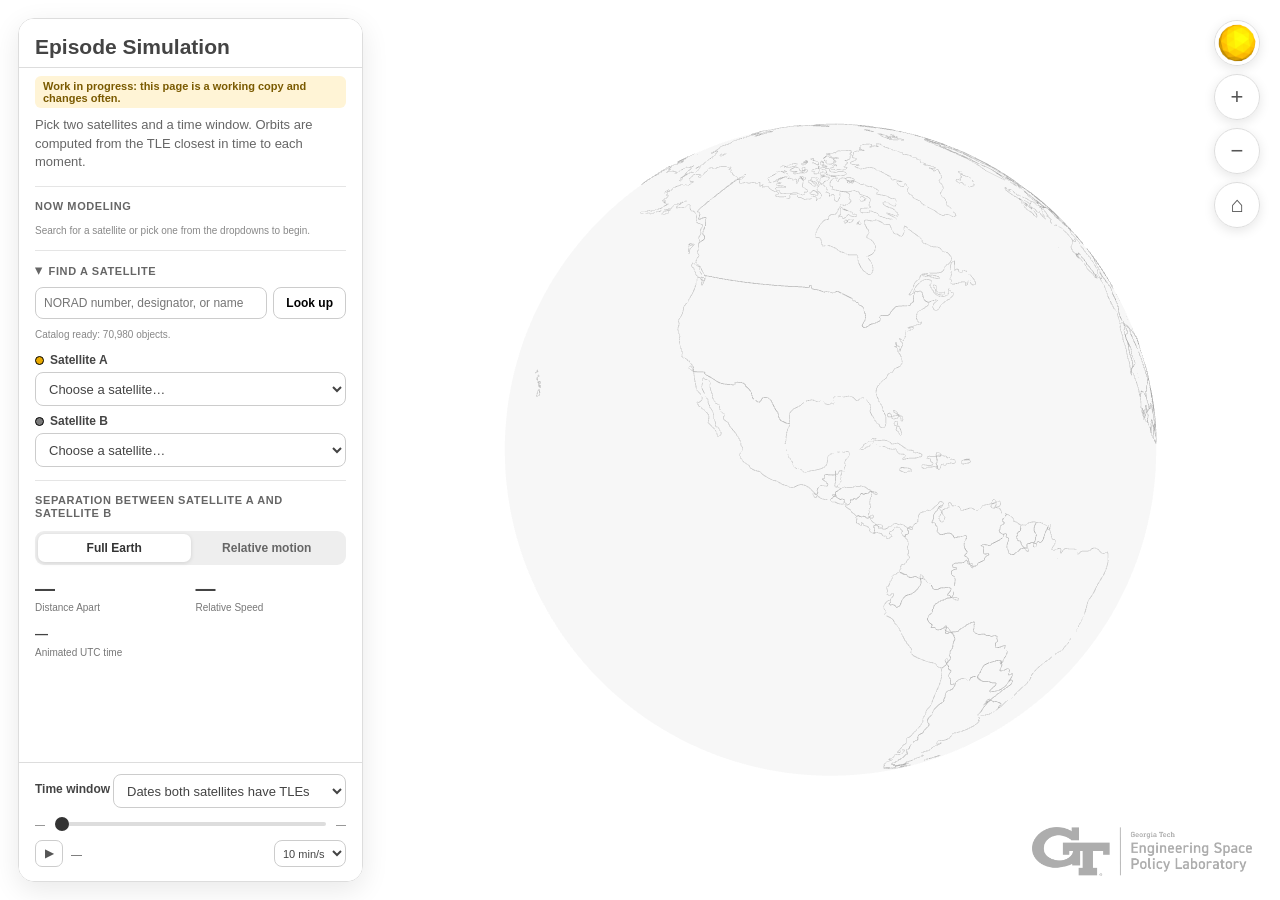
==== Viz/compare.html @ 67aa3cf5 "Fix panelSection class name" ====
<!DOCTYPE html>
<!-- WORK IN PROGRESS: this is a working copy that is changing often. Expect unfinished features and breaking changes. -->
<html lang="en">

<head>
  <meta charset="UTF-8">
  <meta name="viewport" content="width=device-width, initial-scale=1">
  <title>Episode Simulation</title>
  <!-- Reuse the original page's styling so both pages look the same -->
  <link rel="stylesheet" href="style.css">
</head>

<body>
  <!-- The side panel. Everything with an id="..." is something compare.js reads or updates. -->
  <aside id="ui">
    <h1>Episode Simulation</h1>
    <p class="wipNote">Work in progress: this page is a working copy and changes often.</p>
    <p class="introText">Pick two satellites and a time window. Orbits are computed from the TLE closest in time to each
      moment.</p>

     <hr>

  <!-- Which satellites are being modeled, and which TLE is in use right now -->
  <section class="panelSection">
    <div class="sectionTitle">Now modeling</div>
    <div id="identity"></div>
  </section>

  <section class="panelSection"> 
      <div id="rangeNote" class="methodNote"></div>
            <!-- Only when a link opened an incident: its ID, and buttons to switch pairs if it has three satellites -->
      <div id="caseBox" class="caseBox" hidden>
        <div id="caseTitle" class="sectionTitle"></div>
        <div id="casePairs" class="casePairs"></div>
      </div>
    </section>

    <hr>

    <!-- Find a satellite: opens and closes when its title is clicked ("details" does this by itself). Inside: the lookup box, then the two dropdown menus. -->
    <details id="findSection" class="panelSection findSection" open>
      <summary class="sectionTitle">Find a satellite</summary>
      <div class="lookupRow">
        <input id="lookupInput" type="text" placeholder="NORAD number, designator, or name">
        <button id="lookupBtn" type="button">Look up</button>
      </div>
      <div id="lookupResult" class="methodNote"></div>
      <!-- Shown only when the satellite found has TLE history on this site -->
      <div id="lookupActions" class="lookupRow" hidden>
        <button id="loadAsA" type="button"><span class="sourceDot slotA"></span> Load as A</button>
        <button id="loadAsB" type="button"><span class="sourceDot slotB"></span> Load as B</button>
      </div>
          <!-- The two dropdown menus. compare.js fills in the satellite names. -->
      <div class="pairPicker satPicker">
        <div>
          <label for="satA"><span class="sourceDot slotA"></span> <span id="nameA">Satellite A</span></label>
          <select id="satA"></select>
        </div>
        <div>
          <label for="satB"><span class="sourceDot slotB"></span> <span id="nameB">Satellite B</span></label>
          <select id="satB"></select>
        </div>
      </div>
    </details>

    <hr>

    <section class="panelSection">
      <div id="separationTitle" class="sectionTitle">Separation between A and B</div>
      <!-- Camera view: the whole Earth, or zoomed in with satellite A at the centre -->
      <div class="viewSwitch" aria-label="Camera view">
        <button id="earthView" class="viewSwitchOption activeViewSwitch" type="button">Full Earth</button>
        <button id="relativeView" class="viewSwitchOption" type="button">Relative motion</button>
      </div>
      <!-- Relative motion only: which satellite sits at the centre -->
      <div id="centreSwitch" class="viewSwitch centreSwitch" aria-label="Centre the relative view on" hidden>
        <button id="centreA" class="viewSwitchOption activeViewSwitch" type="button"><span
            class="sourceDot slotA"></span> <span id="centreNameA">Satellite A</span></button>
        <button id="centreB" class="viewSwitchOption" type="button"><span class="sourceDot slotB"></span> <span
            id="centreNameB">Satellite B</span></button>
      </div>
      <div id="viewNote" class="methodNote"></div>
      <div class="statsGrid">
        <div class="statBlock">
          <div id="rangeStat" class="statNumber">—</div>
          <div class="statLabel">Distance Apart</div>
        </div>
                <div class="statBlock">
          <div id="speedStat" class="statNumber">—</div>
          <div class="statLabel">Relative Speed</div>
        </div>
        <div class="statBlock">
          <div id="timeDisplay" class="statNumber small">—</div>
          <div class="statLabel">Animated UTC time</div>
        </div>
      </div>
      <canvas id="separationChart" width="300" height="150"
        aria-label="Separation distance over the last two hours"></canvas>
      <canvas id="speedChart" width="300" height="150"
        aria-label="Relative speed over the last two hours"></canvas>
      <!-- Closest approach in the chosen time window. compare.js fills this in. -->
      <div id="closestApproach" class="closestApproach" hidden>
        <button id="caViewBtn" class="caViewBtn" type="button">View closest approach</button>
        <div class="statsGrid">
          <div class="statBlock caHover">
            <div id="caDistance" class="statNumber">—</div>
            <div class="statLabel">Closest approach</div>
          </div>
          <div class="statBlock caHover">
            <div id="caTime" class="statNumber small">—</div>
            <div class="statLabel">When (UTC)</div>
          </div>
          <div class="statBlock">
            <div id="caSpeed" class="statNumber">—</div>
            <div class="statLabel">Relative speed at closest approach</div>
          </div>
        </div>
        <div id="caDetails" class="caDetails"></div>
      </div>
    </section>

    <!-- Time window, time slider, play button and speed menu, pinned to the bottom of the panel -->
    <section class="playbackSection">
      <!-- Time window: which dates to model. The Start/End pickers only show for "Custom dates". -->
      <div class="windowPicker">
        <label for="windowMode">Time window</label>
        <select id="windowMode">
          <option value="case" disabled>Reported period</option>
          <option value="caseWeek" disabled>Reported period ± 1 week</option>
          <option value="overlap" selected>Dates both satellites have TLEs</option>
          <option value="all">All TLE dates</option>
          <option value="custom">Custom dates…</option>
        </select>
      </div>
      <div id="customDates" class="pairPicker dateRange" hidden>
        <div>
          <label for="startTime">Start (UTC)</label>
          <input id="startTime" type="datetime-local" step="60">
        </div>
        <div>
          <label for="endTime">End (UTC)</label>
          <input id="endTime" type="datetime-local" step="60">
        </div>
      </div>
      <div class="timeRow">
        <span id="sliderStart" class="sliderDate">—</span>
        <div class="sliderWrap">
          <input id="timelineSlider" type="range" min="0" max="1" value="0" step="60000">
          <div id="sliderTip" class="sliderTip" hidden></div>
        </div>
        <span id="sliderEnd" class="sliderDate">—</span>
      </div>
      <div class="controlRow">
        <button id="playBtn" class="miniControl" title="Play / pause"><span class="playIcon">▶</span></button>
        <span id="sliderNow" class="sliderNow">—</span>
        <select id="speed" class="speedSelect" title="Playback speed">
          <option value="60">1 min/s</option>
          <option value="600" selected>10 min/s</option>
          <option value="3600">1 hr/s</option>
          <option value="86400">1 day/s</option>
        </select>
      </div>
    </section>
  </aside>

  <div id="cameraControls">
    <!-- Link back to the Google Sheet of incidents -->
    <a id="sheetBtn" class="cameraBtn" title="Open the incident sheet" aria-label="Open the incident sheet"
      href="https://docs.google.com/spreadsheets/d/1IEQ3tmerXXxEty8BcZeaonWhQbHUfA2Z5b44IuCsQ8I/edit?gid=0#gid=0"
      target="_blank" rel="noopener">
      <img src="assets/espl-github-icon.png" alt="">
    </a>
    <button id="zoomInBtn" class="cameraBtn" title="Zoom in">+</button>
    <button id="zoomOutBtn" class="cameraBtn" title="Zoom out">−</button>
    <button id="resetBtn" class="cameraBtn" title="Reset view">⌂</button>
    <!-- Relative motion only: show or hide the radial / along-track / cross-track axes -->
    <button id="axesBtn" class="cameraBtn axesBtn"
      title="Show or hide direction axes (radial, along-track, cross-track)" hidden>
      <svg viewBox="0 0 24 24" width="22" height="22" aria-hidden="true">
        <path d="M6 18 L6 5 M6 18 L19 18 M6 18 L15 9" fill="none" stroke="currentColor" stroke-width="1.8"
          stroke-linecap="round" />
      </svg>
    </button>

  </div>
  <div id="brand"><img src="assets/ESPL.png" alt="Engineering Space Policy Laboratory"></div>
    
  <!-- A few styles only this page needs -->
  <style>
    .pairPicker {
      display: grid;
      grid-template-columns: 1fr 1fr;
      gap: 10px;
    }

    .pairPicker label {
      display: flex;
      align-items: center;
      gap: 6px;
    }

    .satPicker {
      grid-template-columns: 1fr;
      gap: 8px;
    }

    /* A and B stacked, so long names fit */
    .wipNote {
      margin: 4px 0 8px;
      padding: 4px 8px;
      border-radius: 6px;
      background: #fff4d6;
      color: #7a5a00;
      font-size: 11px;
      font-weight: 650;
    }

    .overlapToggle {
      display: flex;
      align-items: center;
      gap: 6px;
      margin-top: 10px;
      font-size: 12px;
      color: #444;
      cursor: pointer;
    }

    .overlapToggle input {
      margin: 0;
    }

    .dateRange {
      margin-top: 6px;
      grid-template-columns: 1fr;
      gap: 6px;
    }

    .dateRange>div {
      display: grid;
      grid-template-columns: 78px 1fr;
      align-items: center;
    }

    .dateRange label {
      margin: 0;
    }

    .dateRange input {
      width: 100%;
      min-width: 0;
      height: 32px;
      padding: 0 6px;
      border: 1px solid #ccc;
      border-radius: 8px;
      color: #444;
      font: inherit;
      font-size: 12px;
    }

    .sourceDot.slotA {
      background: #eaaa00;
    }

    .sourceDot.slotB {
      background: #7a7a7a;
    }

    .speedSelect {
      width: auto;
      height: 27px;
      padding: 0 4px;
      font-size: 11px;
    }

    .identityCard {
      padding: 8px 0;
      border-top: 1px solid #eee;
      font-size: 11px;
      line-height: 1.4;
    }

    .identityCard:first-child {
      border-top: 0;
      padding-top: 0;
    }

    .identityMeta {
      color: #777;
      font-variant-numeric: tabular-nums;
    }

    .tleAge.stale {
      color: #b00020;
      font-weight: 700;
    }

    .tleAge.aging {
      color: #9b6d00;
      font-weight: 700;
    }

    .dataWarning {
      margin-top: 3px;
      color: #9b6d00;
    }
    
    /* Find a satellite: a title with a small arrow that turns when the section is open */
    .findSection summary {
      display: flex;
      align-items: center;
      gap: 6px;
      cursor: pointer;
      list-style: none;
    }

    .findSection summary::-webkit-details-marker {
      display: none;
    }

    .findSection summary::before {
      content: "▸";
      font-size: 13px;
      transition: transform .15s;
    }

    .findSection[open] summary::before {
      transform: rotate(90deg);
    }

    .findSection .satPicker {
      margin-top: 12px;
    }


    .lookupRow {
      display: flex;
      gap: 6px;
    }

    .lookupRow input {
      flex: 1;
      min-width: 0;
      height: 32px;
      padding: 0 8px;
      border: 1px solid #ccc;
      border-radius: 8px;
      font: inherit;
      font-size: 12px;
    }

    .lookupRow button {
      height: 32px;
      padding: 0 12px;
      border: 1px solid #ccc;
      border-radius: 8px;
      background: #fff;
      font: inherit;
      font-size: 12px;
      font-weight: 650;
      cursor: pointer;
    }

    .lookupRow button:hover {
      background: #f7f7f7;
    }

    #lookupResult {
      white-space: pre-line;
    }

    /* .lookupRow sets display:flex, which would override "hidden", so say explicitly that hidden means hidden */
    #lookupActions[hidden] {
      display: none;
    }

    .centreSwitch {
      margin-top: 6px;
    }

    .centreSwitch[hidden] {
      display: none;
    }

    /* .viewSwitch sets display:flex, which would override "hidden" */
    .cameraBtn.isOn {
      color: #fff;
      background: #555;
    }

    /* the axes button when the axes are showing */
    .axesBtn {
      display: flex;
      align-items: center;
      justify-content: center;
    }

    /* centre the icon in the button */
    .axesBtn[hidden] {
      display: none;
    }

    #sheetBtn {
      display: flex;
      align-items: center;
      justify-content: center;
      box-sizing: border-box;
      overflow: hidden;
    }

    #sheetBtn img {
      width: 100%;
      height: 100%;
      object-fit: contain;
      border-radius: 50%;
    }

    /* display:flex would otherwise override "hidden" */
    .centreSwitch .viewSwitchOption {
      display: inline-flex;
      align-items: center;
      justify-content: center;
      gap: 6px;
    }

    #lookupActions {
      margin-top: 6px;
    }

    #lookupActions button {
      display: inline-flex;
      align-items: center;
      gap: 6px;
    }

    .closestApproach {
      margin-top: 12px;
      padding-top: 10px;
      border-top: 1px solid #eee;
    }
        #speedChart {
      width: 100%;
      height: 150px;
      margin-top: 10px;
    }

    .flagIcon {
      height: 0.9em;
      margin-right: 3px;
      vertical-align: -0.1em;
      box-shadow: 0 0 0 1px rgba(0, 0, 0, .15);
    }


    .caseBox {
      margin-top: 10px;
    }

    .casePairs {
      display: grid;
      gap: 6px;
      margin-top: 6px;
    }

    .casePairs button {
      padding: 6px 8px;
      border: 1px solid #ccc;
      border-radius: 8px;
      background: #fff;
      color: #444;
      font: inherit;
      font-size: 12px;
      text-align: left;
      cursor: pointer;
    }

    .casePairs button.activePair {
      border-color: #333;
      background: #333;
      color: #fff;
    }
    /* The closest-approach note: a pop-up when the mouse is over the distance or the time */
    .closestApproach {
      position: relative;
    }

    .caDetails {
      display: none;
      position: absolute;
      left: 0;
      right: 0;
      bottom: calc(100% - 44px);   /* opens upward, just above the numbers, so the bottom bar can't hide it */
      z-index: 5;
      padding: 7px 9px;
      border-radius: 6px;
      background: #333;
      color: #fff;
      font-size: 11px;
      line-height: 1.4;
      pointer-events: none;
    }

    .closestApproach:has(.caHover:hover) .caDetails {
      display: block;
    }

    .caViewBtn {
      width: 100%;
      height: 32px;
      margin-top: 4px;
      border: 1px solid #ccc;
      border-radius: 8px;
      background: #fff;
      font: inherit;
      font-size: 12px;
      font-weight: 650;
      cursor: pointer;
    }

    .caViewBtn:hover {
      background: #f7f7f7;
    }

    .sliderWrap {
      position: relative;
      flex: 1;
      min-width: 0;
      display: flex;
    }

    .sliderWrap #timelineSlider {
      width: 100%;
    }

    .sliderDate {
      font-size: 10px;
      color: #777;
      white-space: nowrap;
    }

    .sliderTip {
      position: absolute;
      bottom: calc(100% + 6px);
      transform: translateX(-50%);
      padding: 3px 6px;
      border-radius: 5px;
      background: #333;
      color: #fff;
      font-size: 11px;
            white-space: pre;
      text-align: center;
      pointer-events: none;
    }

    .sliderTip[hidden] {
      display: none;
    }

    /* Keep the title at the top of the panel while scrolling */
    #ui h1 {
      position: sticky;
      top: -16px;
      z-index: 2;
      margin: -16px -16px 8px;
      padding: 16px 16px 8px;
      border-bottom: 1px solid #ddd;
      background: rgba(255, 255, 255, .97);
    }

    .playbackSection {
      flex-direction: column;
      align-items: stretch;
      gap: 6px;
    }

    .timeRow,
    .controlRow {
      display: flex;
      align-items: center;
      gap: 8px;
    }

    .sliderNow {
      flex: 1;
      font-size: 11px;
      color: #555;
      font-variant-numeric: tabular-nums;
    }

    .windowPicker {
      display: grid;
      grid-template-columns: 78px 1fr;
      align-items: center;
      margin-top: 10px;
      font-size: 12px;
    }

    #customDates[hidden] {
      display: none;
    }

    /* In the playback section, the section's own gap spaces the rows, so no extra space above */
    .playbackSection .windowPicker {
      margin-top: 0;
    }
        /* The time bar, drawn by us instead of the browser so part of the track can be shaded.
       --bandStart and --bandEnd (set by compare.js) mark the reported period: 0% to 0% = no band. */
    #timelineSlider {
      -webkit-appearance: none;
      appearance: none;
      height: 16px;
      background: transparent;
      --bandStart: 0%;
      --bandEnd: 0%;
    }
    #timelineSlider::-webkit-slider-runnable-track {
      height: 4px;
      border-radius: 2px;
      background: linear-gradient(to right, #ddd var(--bandStart), #888 var(--bandStart) var(--bandEnd), #ddd var(--bandEnd));
    }
    #timelineSlider::-moz-range-track {
      height: 4px;
      border-radius: 2px;
      background: linear-gradient(to right, #ddd var(--bandStart), #888 var(--bandStart) var(--bandEnd), #ddd var(--bandEnd));
    }
    #timelineSlider::-webkit-slider-thumb {
      -webkit-appearance: none;
      width: 14px;
      height: 14px;
      margin-top: -5px;
      border-radius: 50%;
      background: #333;
    }
    #timelineSlider::-moz-range-thumb {
      width: 14px;
      height: 14px;
      border: 0;
      border-radius: 50%;
      background: #333;
    }
  </style>

  <!-- satellite.js does the SGP4 orbit math. It is a classic script that creates a global "satellite" object. -->
  <script src="vendor/satellite/satellite.min.js"></script>
  <!-- Tell the browser where to find the 3D and map libraries, then load our code -->
  <script
    type="importmap">{"imports":{"three":"./vendor/three/three.module.js","three/addons/":"./vendor/three/addons/","topojson-client":"./vendor/topojson/topojson-client.js"}}</script>
  <script type="module" src="compare.js"></script>
</body>

</html>
---- Viz/style.css ----
:root { --gold:#eaaa00; --ink:#444; --muted:#777; --line:#ddd; --panel:rgba(255,255,255,.94); }
* { box-sizing:border-box; }
html, body { margin:0; width:100%; height:100%; overflow:hidden; font-family:-apple-system,BlinkMacSystemFont,"Segoe UI",sans-serif; color:var(--ink); background:#fff; }
canvas { display:block; }
.sceneCanvas { position:fixed; top:0; }
#ui { position:fixed; z-index:10; top:18px; left:18px; width:345px; max-height:calc(100vh - 36px); overflow:auto; padding:16px; border:1px solid var(--line); border-radius:16px; background:var(--panel); box-shadow:0 8px 28px rgba(0,0,0,.09); backdrop-filter:blur(12px); }
h1 { margin:0 0 5px; font-size:21px; line-height:1.15; font-weight:800; }
.introText { margin:0 0 14px; color:#666; font-size:13px; line-height:1.42; }
.panelSection { margin:11px 0; }
hr { border:0; border-top:1px solid #e5e5e5; margin:13px 0; }
.eyebrow, .sectionTitle { margin-bottom:7px; color:#666; font-size:11px; line-height:1.2; font-weight:700; text-transform:uppercase; letter-spacing:.055em; }
.momentCount { color:#888; font-size:10px; font-weight:700; text-transform:uppercase; }
.dateDisplay { margin-top:2px; font-size:16px; font-weight:750; }
.storyNav { display:grid; grid-template-columns:30px 1fr 30px; align-items:center; gap:7px; margin-top:2px; }
.storyHeading { min-width:0; }
.storyArrow { width:30px; height:30px; padding:0; border:1px solid #d2d2d2; border-radius:50%; color:#555; background:#fff; box-shadow:0 1px 4px rgba(0,0,0,.08); font:500 22px/26px inherit; cursor:pointer; }
.storyArrow:hover { background:#f7f7f7; }
.momentPosted { margin-top:2px; color:#888; font-size:10.5px; }
label { display:block; margin:0 0 5px; font-size:12px; font-weight:600; }
select { width:100%; height:34px; padding:0 9px; border:1px solid #ccc; border-radius:8px; color:#444; background:#fff; font:inherit; font-size:13px; }
.viewSwitch { display:flex; margin-top:10px; padding:3px; border-radius:9px; background:#eee; }
.viewSwitchOption { flex:1; height:28px; border:0; border-radius:7px; color:#666; background:transparent; font:inherit; font-size:12px; font-weight:650; cursor:pointer; }
.activeViewSwitch { color:#333; background:#fff; box-shadow:0 1px 4px rgba(0,0,0,.12); }
.legendRow { display:grid; grid-template-columns:25px 1fr auto; align-items:center; min-height:28px; gap:7px; font-size:12px; }
.legendLine { display:block; width:22px; height:3px; border-radius:2px; background:#eaaa00; border:1px solid #000; }
.legendLine.k2542 { background:#a9a9a9; }
.legendLine.k2543 { background:#d0d0d0; }
.sourceBadge { padding:3px 6px; border:1px solid #d5d5d5; border-radius:999px; color:#666; background:#f6f6f6; font-size:10px; font-weight:700; }
.sourceBadge.seesat { border-color:#aaa; color:#333; background:#fff; }
.statsGrid { display:grid; grid-template-columns:1fr 1fr; gap:10px; margin-top:12px; }
.rangeBlock.isDistant .statNumber { color:#aaa; font-weight:650; }
.statBlock { min-width:0; }
.statNumber { color:#444; font-size:20px; line-height:1.1; font-weight:800; font-variant-numeric:tabular-nums; }
.statNumber.gold { color:#a87400; }
.statNumber.small { font-size:13px; line-height:1.5; }
.statLabel { margin-top:3px; color:#777; font-size:10px; line-height:1.25; }
#separationChart { width:100%; height:150px; margin-top:10px; }
.methodNote { margin:9px 0 0; color:#888; font-size:10px; line-height:1.35; }
.sourceRecord { padding:7px 0; border-top:1px solid #eee; font-size:10.5px; line-height:1.38; }
.sourceRecord:first-child { border-top:0; padding-top:0; }
.recordHead { display:flex; align-items:center; gap:6px; font-weight:750; }
.recordMeta { margin-top:2px; color:#777; font-variant-numeric:tabular-nums; white-space:normal; overflow-wrap:anywhere; }
.sourceDot { flex:0 0 auto; width:9px; height:9px; border:1px solid #000; border-radius:50%; }
.sourceDot.usa245 { background:#eaaa00; }
.sourceDot.kosmos2542 { background:#a9a9a9; }
.sourceDot.kosmos2543 { background:#d0d0d0; }
.recordMeta a { color:#555; text-decoration:underline; text-decoration-color:#bbb; text-underline-offset:2px; }
.ageWarning { color:#9b6d00; }
.playbackSection { position:sticky; bottom:-16px; display:flex; align-items:center; gap:8px; margin:12px -16px -16px; padding:11px 16px 14px; border-top:1px solid #ddd; background:rgba(255,255,255,.97); }
#timelineSlider { flex:1; min-width:0; accent-color:#333; }
.miniControl { height:27px; min-width:28px; padding:0 7px; border:1px solid #ccc; border-radius:7px; color:#555; background:#fff; font:inherit; font-size:11px; font-weight:700; cursor:pointer; }
.speedMiniGroup { display:flex; gap:3px; }
.activeSpeed { color:#fff; border-color:#555; background:#555; }
#cameraControls { position:fixed; z-index:10; top:20px; right:20px; display:flex; flex-direction:column; gap:8px; }
.cameraBtn { width:46px; height:46px; border:1px solid #ddd; border-radius:50%; color:#555; background:rgba(255,255,255,.94); box-shadow:0 3px 12px rgba(0,0,0,.1); font-size:22px; cursor:pointer; }
#brand { position:fixed; right:28px; bottom:24px; width:220px; opacity:.32; }
#brand img { display:block; width:100%; height:auto; }
@media (max-width:760px) { #ui { width:calc(100vw - 36px); max-height:52vh; } #brand { display:none; } }
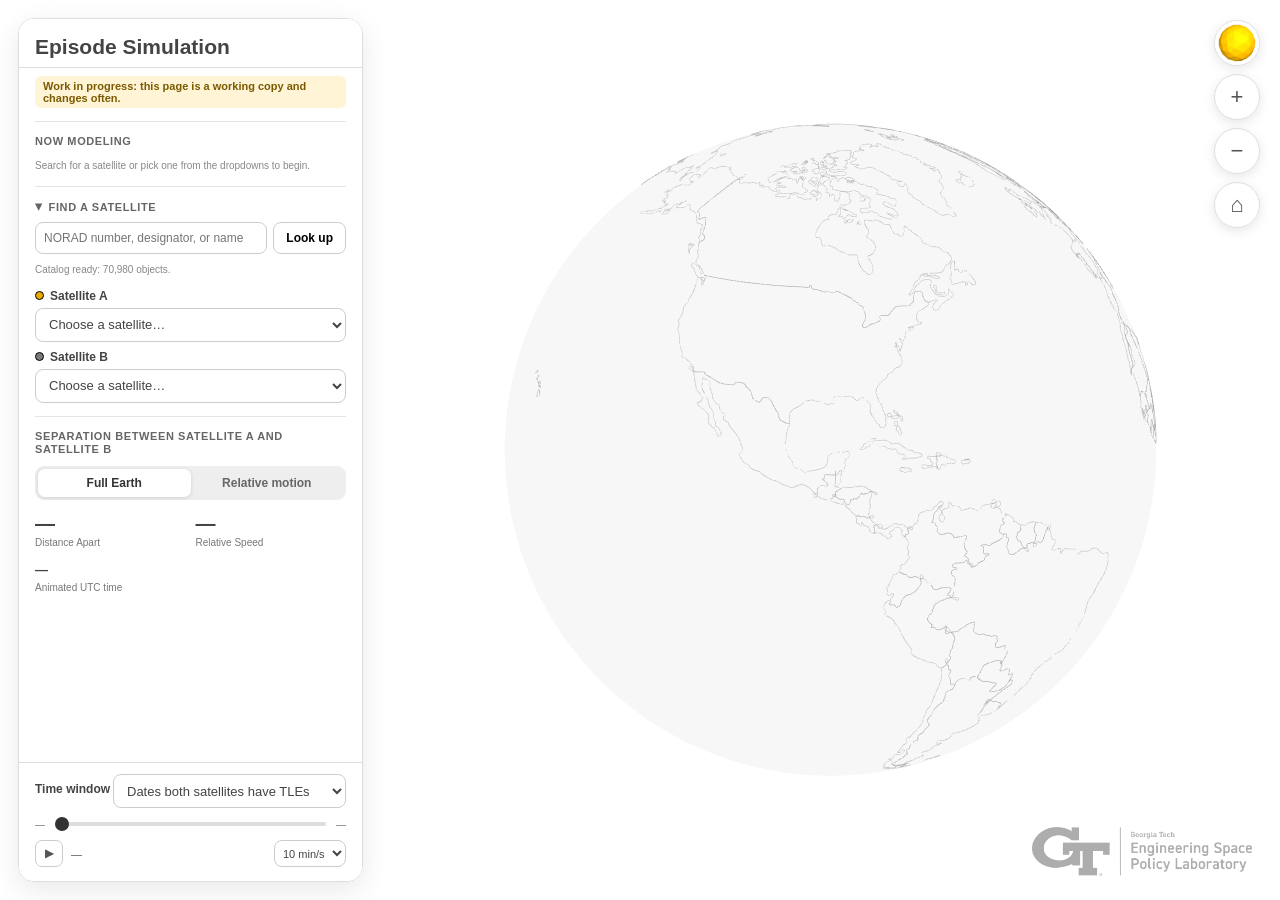
==== commit 7790a4ad: "Remove intro semtence from website" ====
--- a/Viz/compare.html
+++ b/Viz/compare.html
@@ -15,8 +15,6 @@
   <aside id="ui">
     <h1>Episode Simulation</h1>
     <p class="wipNote">Work in progress: this page is a working copy and changes often.</p>
-    <p class="introText">Pick two satellites and a time window. Orbits are computed from the TLE closest in time to each
-      moment.</p>
 
      <hr>
 
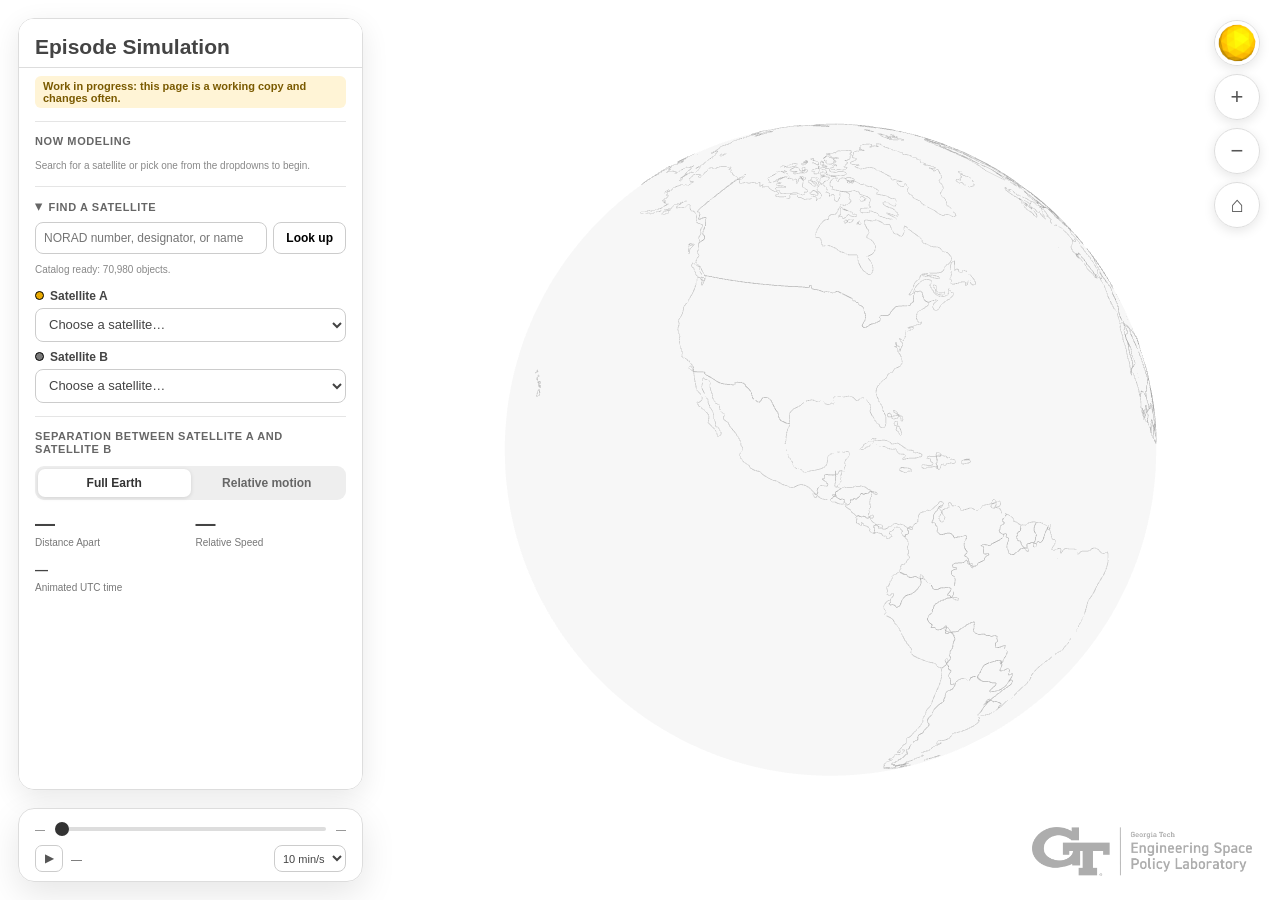
==== commit 36f93987: "Autozoom (unfinished) tries to keep both satellites in frame; GEO trail shows 7 days; Playback dock " ====
--- a/Viz/compare.html
+++ b/Viz/compare.html
@@ -117,8 +117,8 @@
       </div>
     </section>
 
-    <!-- Time window, time slider, play button and speed menu, pinned to the bottom of the panel -->
-    <section class="playbackSection">
+    <!-- Time window: which dates to model -->
+    <section class="panelSection">
       <!-- Time window: which dates to model. The Start/End pickers only show for "Custom dates". -->
       <div class="windowPicker">
         <label for="windowMode">Time window</label>
@@ -140,6 +140,11 @@
           <input id="endTime" type="datetime-local" step="60">
         </div>
       </div>
+          </section>
+  </aside>
+
+  <!-- Playback dock: its own card below the side panel, with the time bar, play button and speed -->
+  <div id="playbackDock" class="playbackDock">
       <div class="timeRow">
         <span id="sliderStart" class="sliderDate">—</span>
         <div class="sliderWrap">
@@ -158,8 +163,7 @@
           <option value="86400">1 day/s</option>
         </select>
       </div>
-    </section>
-  </aside>
+     </div>
 
   <div id="cameraControls">
     <!-- Link back to the Google Sheet of incidents -->
@@ -564,10 +568,32 @@
       background: rgba(255, 255, 255, .97);
     }
 
-    .playbackSection {
+        /* Playback dock: its own card under the side panel (style from the lab's sbi-constellation-viz) */
+    .playbackDock {
+      position: fixed;
+      z-index: 10;
+      left: 18px;
+      bottom: 18px;
+      width: 345px;
+      display: flex;
       flex-direction: column;
-      align-items: stretch;
-      gap: 6px;
+      gap: 6px;
+      padding: 10px 16px 9px;
+      border: 1px solid var(--line);
+      border-radius: 16px;
+      background: var(--panel);
+      box-shadow: 0 12px 35px rgba(0, 0, 0, .10);
+      backdrop-filter: blur(10px);
+    }
+
+    /* The side panel stops above the dock instead of running behind it */
+    #ui {
+      max-height: calc(100vh - 36px - 92px);
+    }
+
+    @media (max-width: 760px) {
+      .playbackDock { width: calc(100vw - 36px); }
+      #ui { max-height: calc(52vh - 92px); }
     }
 
     .timeRow,
@@ -596,10 +622,6 @@
       display: none;
     }
 
-    /* In the playback section, the section's own gap spaces the rows, so no extra space above */
-    .playbackSection .windowPicker {
-      margin-top: 0;
-    }
         /* The time bar, drawn by us instead of the browser so part of the track can be shaded.
        --bandStart and --bandEnd (set by compare.js) mark the reported period: 0% to 0% = no band. */
     #timelineSlider {
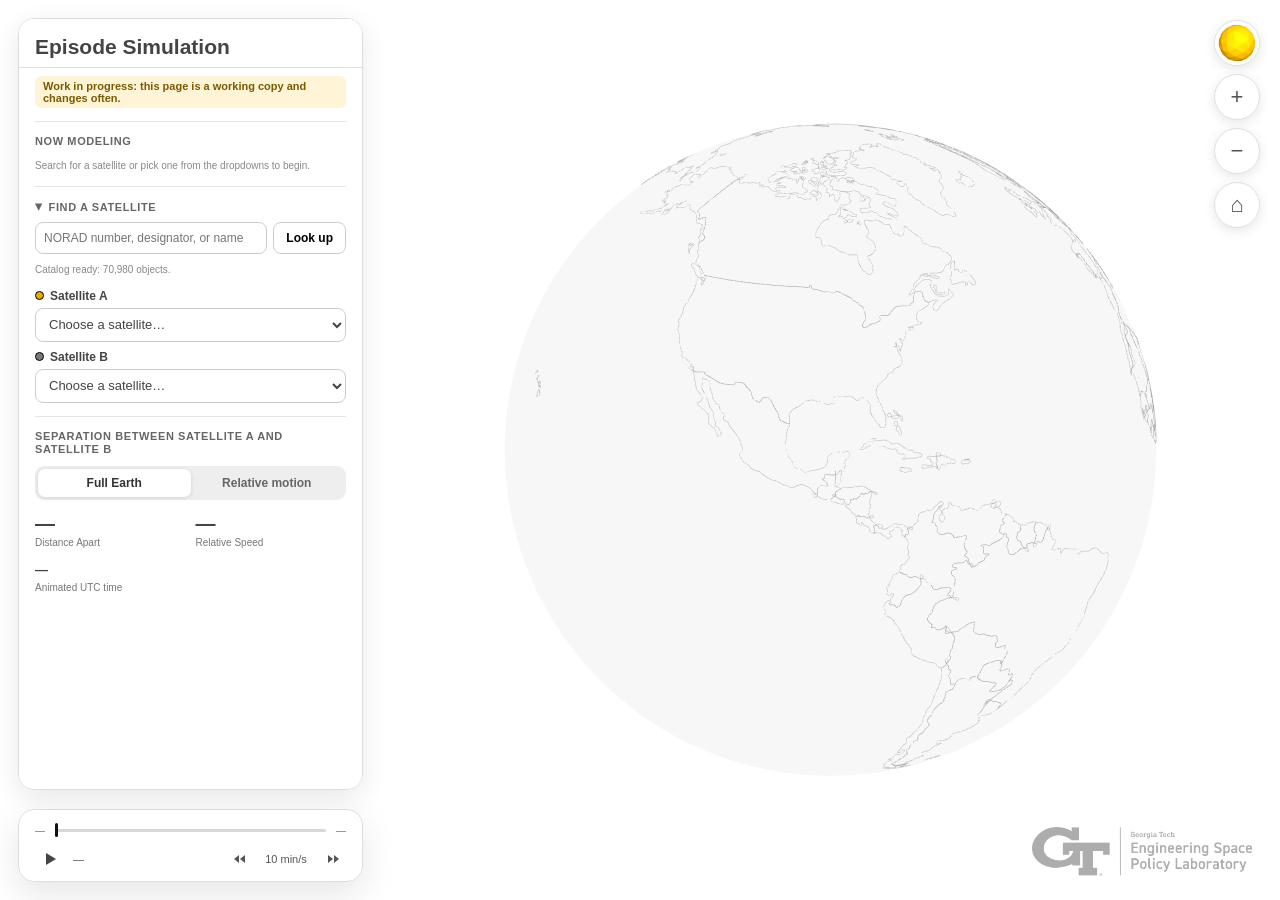
==== commit f64d2d04: "Playback dock in the lab's style: drawn play/pause, gold progress time bar, speed arrows" ====
--- a/Viz/compare.html
+++ b/Viz/compare.html
@@ -154,9 +154,13 @@
         <span id="sliderEnd" class="sliderDate">—</span>
       </div>
       <div class="controlRow">
-        <button id="playBtn" class="miniControl" title="Play / pause"><span class="playIcon">▶</span></button>
+        <button id="playBtn" class="miniControl playPauseMini" title="Play / pause" aria-label="Play / pause"><span class="playIcon"></span></button>
         <span id="sliderNow" class="sliderNow">—</span>
-        <select id="speed" class="speedSelect" title="Playback speed">
+        <button id="speedDownBtn" class="miniControl speedMini" title="Slower" aria-label="Slower"><span class="doubleTriangle doubleTriangleLeft"></span></button>
+        <span id="speedLabel" class="speedLabel">10 min/s</span>
+        <button id="speedUpBtn" class="miniControl speedMini" title="Faster" aria-label="Faster"><span class="doubleTriangle doubleTriangleRight"></span></button>
+        <!-- The speed menu is hidden: the arrow buttons step through its options, and compare.js reads its value -->
+        <select id="speed" hidden>
           <option value="60">1 min/s</option>
           <option value="600" selected>10 min/s</option>
           <option value="3600">1 hr/s</option>
@@ -267,11 +271,56 @@
       background: #7a7a7a;
     }
 
-    .speedSelect {
-      width: auto;
-      height: 27px;
-      padding: 0 4px;
+    /* Playback buttons with drawn icons, in the style of the lab's sbi-constellation-viz */
+    .playbackDock .miniControl {
+      display: flex;
+      align-items: center;
+      justify-content: center;
+      height: 26px;
+      min-width: 0;
+      padding: 0;
+      border: 0;
+      border-radius: 999px;
+      background: transparent;
+    }
+    .playbackDock .miniControl:hover { background: #f0f0f0; }
+    .playbackDock .miniControl:disabled { opacity: .3; background: transparent; cursor: default; }
+    .playPauseMini { width: 30px; }
+    .speedMini { width: 26px; }
+
+    /* Play: a triangle made from borders. Pause: two bars drawn as backgrounds. */
+    .playIcon {
+      width: 0;
+      height: 0;
+      margin-left: 2px;
+      border-top: 6px solid transparent;
+      border-bottom: 6px solid transparent;
+      border-left: 10px solid #444;
+    }
+    .pauseIcon {
+      width: 9px;
+      height: 12px;
+      background:
+        linear-gradient(#444 0 0) left / 3px 100% no-repeat,
+        linear-gradient(#444 0 0) right / 3px 100% no-repeat;
+    }
+
+    /* Slower / faster: two small triangles side by side */
+    .doubleTriangle { display: inline-flex; gap: 1px; align-items: center; }
+    .doubleTriangle::before, .doubleTriangle::after {
+      content: "";
+      border-top: 4px solid transparent;
+      border-bottom: 4px solid transparent;
+    }
+    .doubleTriangleLeft::before, .doubleTriangleLeft::after { border-right: 5px solid #555; }
+    .doubleTriangleRight::before, .doubleTriangleRight::after { border-left: 5px solid #555; }
+
+    .speedLabel {
+      min-width: 52px;
       font-size: 11px;
+      color: #555;
+      text-align: center;
+      font-variant-numeric: tabular-nums;
     }
 
     .identityCard {
@@ -548,7 +597,7 @@
       background: #333;
       color: #fff;
       font-size: 11px;
-            white-space: pre;
+      white-space: pre;
       text-align: center;
       pointer-events: none;
     }
@@ -631,31 +680,38 @@
       background: transparent;
       --bandStart: 0%;
       --bandEnd: 0%;
-    }
+      --progress: 0%;
+    }
+    /* Three layers, top first: the reported period (a dark tint), the gold "played so far" part, the grey track */
     #timelineSlider::-webkit-slider-runnable-track {
-      height: 4px;
-      border-radius: 2px;
-      background: linear-gradient(to right, #ddd var(--bandStart), #888 var(--bandStart) var(--bandEnd), #ddd var(--bandEnd));
+      height: 3px;
+      border-radius: 999px;
+      background:
+        linear-gradient(to right, transparent var(--bandStart), rgba(0, 0, 0, .45) var(--bandStart) var(--bandEnd), transparent var(--bandEnd)),
+        linear-gradient(to right, #d6a516 var(--progress), #d8d8d8 var(--progress));
     }
     #timelineSlider::-moz-range-track {
-      height: 4px;
-      border-radius: 2px;
-      background: linear-gradient(to right, #ddd var(--bandStart), #888 var(--bandStart) var(--bandEnd), #ddd var(--bandEnd));
-    }
+      height: 3px;
+      border-radius: 999px;
+      background:
+        linear-gradient(to right, transparent var(--bandStart), rgba(0, 0, 0, .45) var(--bandStart) var(--bandEnd), transparent var(--bandEnd)),
+        linear-gradient(to right, #d6a516 var(--progress), #d8d8d8 var(--progress));
+    }
+    /* The handle: a thin dark bar */
     #timelineSlider::-webkit-slider-thumb {
       -webkit-appearance: none;
-      width: 14px;
+      width: 3px;
       height: 14px;
-      margin-top: -5px;
-      border-radius: 50%;
-      background: #333;
+      margin-top: -5.5px;
+      border-radius: 2px;
+      background: #111;
     }
     #timelineSlider::-moz-range-thumb {
-      width: 14px;
+      width: 3px;
       height: 14px;
       border: 0;
-      border-radius: 50%;
-      background: #333;
+      border-radius: 2px;
+      background: #111;
     }
   </style>
 
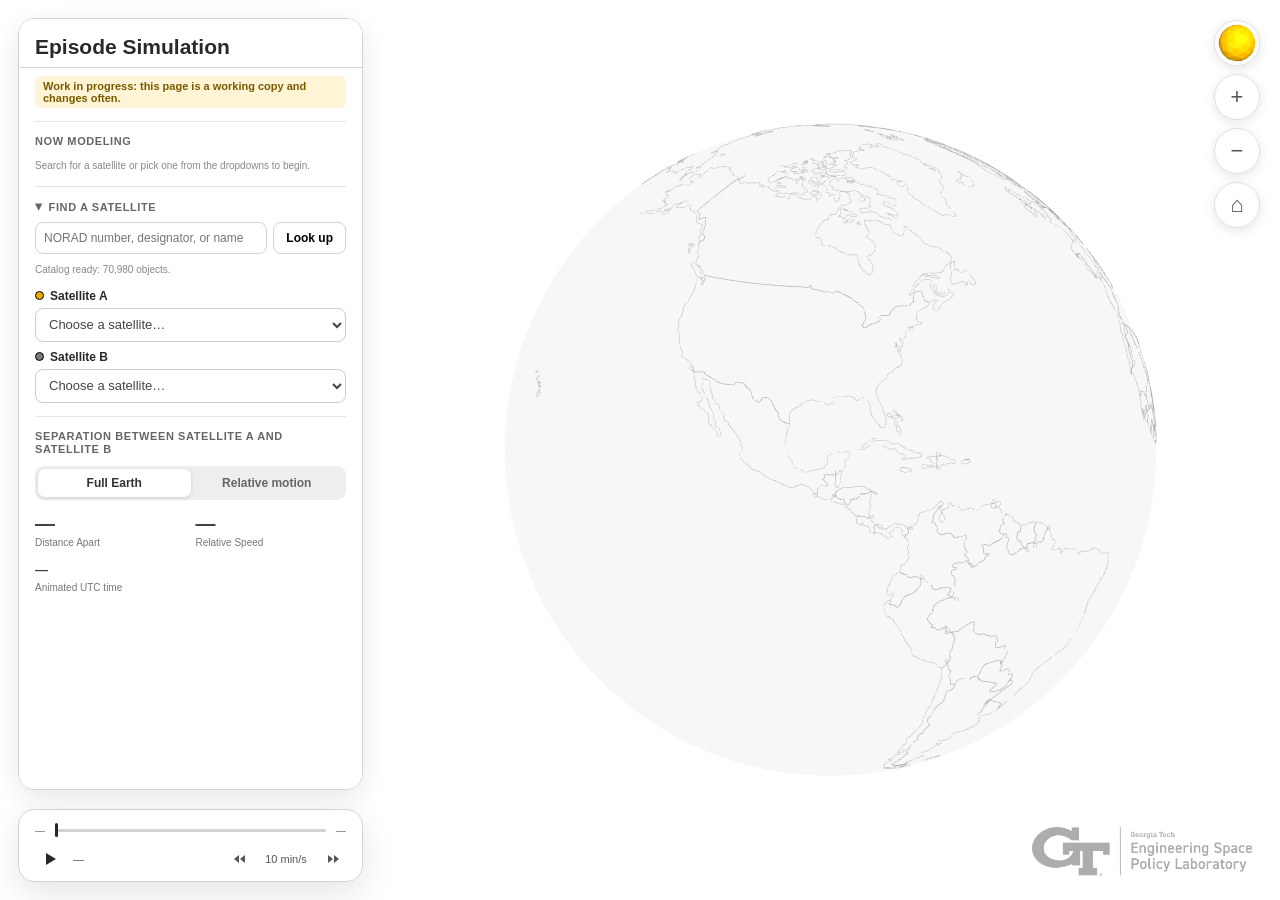
==== commit 71552330: "Shared colours from the lab's style; relative-view zoom follows the distance between the satellites " ====
--- a/Viz/compare.html
+++ b/Viz/compare.html
@@ -193,6 +193,27 @@
     
   <!-- A few styles only this page needs -->
   <style>
+    /* Shared colours, from the lab's sbi-constellation-viz. Change a colour here and it changes everywhere on this page. */
+    :root {
+      --sbi-white: #ffffff;
+      --sbi-globe: #f7f7f7;                 /* Earth, and light button backgrounds */
+      --sbi-land: #e3e3e3;                  /* faint dividing lines */
+      --sbi-border: #d2d2d2;                /* borders and the empty part of the time bar */
+      --sbi-line: #a8a8a8;
+      --sbi-muted: #777777;                 /* small grey text */
+      --sbi-subtle: #555555;                /* buttons and secondary text */
+      --sbi-text: #292929;                  /* main text and dark buttons */
+      --sbi-gold: #b88b13;
+      --sbi-gold-light: #d6a516;            /* the played part of the time bar */
+      --sbi-surface: rgba(255, 255, 255, .94);   /* see-through panels */
+
+      /* style.css (shared with the original story page) uses these names: point them at the shared colours */
+      --ink: var(--sbi-text);
+      --muted: var(--sbi-muted);
+      --line: var(--sbi-border);
+      --panel: var(--sbi-surface);
+    }
+
     .pairPicker {
       display: grid;
       grid-template-columns: 1fr 1fr;
@@ -227,7 +248,7 @@
       gap: 6px;
       margin-top: 10px;
       font-size: 12px;
-      color: #444;
+      color: var(--sbi-text);
       cursor: pointer;
     }
 
@@ -256,9 +277,9 @@
       min-width: 0;
       height: 32px;
       padding: 0 6px;
-      border: 1px solid #ccc;
+      border: 1px solid var(--sbi-border);
       border-radius: 8px;
-      color: #444;
+      color: var(--sbi-text);
       font: inherit;
       font-size: 12px;
     }
@@ -283,7 +304,7 @@
       border-radius: 999px;
       background: transparent;
     }
-    .playbackDock .miniControl:hover { background: #f0f0f0; }
+    .playbackDock .miniControl:hover { background: var(--sbi-globe); }
     .playbackDock .miniControl:disabled { opacity: .3; background: transparent; cursor: default; }
     .playPauseMini { width: 30px; }
     .speedMini { width: 26px; }
@@ -295,14 +316,14 @@
       margin-left: 2px;
       border-top: 6px solid transparent;
       border-bottom: 6px solid transparent;
-      border-left: 10px solid #444;
+      border-left: 10px solid var(--sbi-text);
     }
     .pauseIcon {
       width: 9px;
       height: 12px;
       background:
-        linear-gradient(#444 0 0) left / 3px 100% no-repeat,
-        linear-gradient(#444 0 0) right / 3px 100% no-repeat;
+        linear-gradient(var(--sbi-text) 0 0) left / 3px 100% no-repeat,
+        linear-gradient(var(--sbi-text) 0 0) right / 3px 100% no-repeat;
     }
 
     /* Slower / faster: two small triangles side by side */
@@ -312,20 +333,20 @@
       border-top: 4px solid transparent;
       border-bottom: 4px solid transparent;
     }
-    .doubleTriangleLeft::before, .doubleTriangleLeft::after { border-right: 5px solid #555; }
-    .doubleTriangleRight::before, .doubleTriangleRight::after { border-left: 5px solid #555; }
+    .doubleTriangleLeft::before, .doubleTriangleLeft::after { border-right: 5px solid var(--sbi-subtle); }
+    .doubleTriangleRight::before, .doubleTriangleRight::after { border-left: 5px solid var(--sbi-subtle); }
 
     .speedLabel {
       min-width: 52px;
       font-size: 11px;
-      color: #555;
+      color: var(--sbi-subtle);
       text-align: center;
       font-variant-numeric: tabular-nums;
     }
 
     .identityCard {
       padding: 8px 0;
-      border-top: 1px solid #eee;
+      border-top: 1px solid var(--sbi-land);
       font-size: 11px;
       line-height: 1.4;
     }
@@ -336,7 +357,7 @@
     }
 
     .identityMeta {
-      color: #777;
+      color: var(--sbi-muted);
       font-variant-numeric: tabular-nums;
     }
 
@@ -393,7 +414,7 @@
       min-width: 0;
       height: 32px;
       padding: 0 8px;
-      border: 1px solid #ccc;
+      border: 1px solid var(--sbi-border);
       border-radius: 8px;
       font: inherit;
       font-size: 12px;
@@ -402,9 +423,9 @@
     .lookupRow button {
       height: 32px;
       padding: 0 12px;
-      border: 1px solid #ccc;
+      border: 1px solid var(--sbi-border);
       border-radius: 8px;
-      background: #fff;
+      background: var(--sbi-white);
       font: inherit;
       font-size: 12px;
       font-weight: 650;
@@ -412,7 +433,7 @@
     }
 
     .lookupRow button:hover {
-      background: #f7f7f7;
+      background: var(--sbi-globe);
     }
 
     #lookupResult {
@@ -434,8 +455,8 @@
 
     /* .viewSwitch sets display:flex, which would override "hidden" */
     .cameraBtn.isOn {
-      color: #fff;
-      background: #555;
+      color: var(--sbi-white);
+      background: var(--sbi-subtle);
     }
 
     /* the axes button when the axes are showing */
@@ -486,7 +507,7 @@
     .closestApproach {
       margin-top: 12px;
       padding-top: 10px;
-      border-top: 1px solid #eee;
+      border-top: 1px solid var(--sbi-land);
     }
         #speedChart {
       width: 100%;
@@ -514,10 +535,10 @@
 
     .casePairs button {
       padding: 6px 8px;
-      border: 1px solid #ccc;
+      border: 1px solid var(--sbi-border);
       border-radius: 8px;
-      background: #fff;
-      color: #444;
+      background: var(--sbi-white);
+      color: var(--sbi-text);
       font: inherit;
       font-size: 12px;
       text-align: left;
@@ -525,9 +546,9 @@
     }
 
     .casePairs button.activePair {
-      border-color: #333;
-      background: #333;
-      color: #fff;
+      border-color: var(--sbi-text);
+      background: var(--sbi-text);
+      color: var(--sbi-white);
     }
     /* The closest-approach note: a pop-up when the mouse is over the distance or the time */
     .closestApproach {
@@ -543,8 +564,8 @@
       z-index: 5;
       padding: 7px 9px;
       border-radius: 6px;
-      background: #333;
-      color: #fff;
+      background: var(--sbi-text);
+      color: var(--sbi-white);
       font-size: 11px;
       line-height: 1.4;
       pointer-events: none;
@@ -558,9 +579,9 @@
       width: 100%;
       height: 32px;
       margin-top: 4px;
-      border: 1px solid #ccc;
+      border: 1px solid var(--sbi-border);
       border-radius: 8px;
-      background: #fff;
+      background: var(--sbi-white);
       font: inherit;
       font-size: 12px;
       font-weight: 650;
@@ -568,7 +589,7 @@
     }
 
     .caViewBtn:hover {
-      background: #f7f7f7;
+      background: var(--sbi-globe);
     }
 
     .sliderWrap {
@@ -584,7 +605,7 @@
 
     .sliderDate {
       font-size: 10px;
-      color: #777;
+      color: var(--sbi-muted);
       white-space: nowrap;
     }
 
@@ -594,8 +615,8 @@
       transform: translateX(-50%);
       padding: 3px 6px;
       border-radius: 5px;
-      background: #333;
-      color: #fff;
+      background: var(--sbi-text);
+      color: var(--sbi-white);
       font-size: 11px;
       white-space: pre;
       text-align: center;
@@ -613,7 +634,7 @@
       z-index: 2;
       margin: -16px -16px 8px;
       padding: 16px 16px 8px;
-      border-bottom: 1px solid #ddd;
+      border-bottom: 1px solid var(--sbi-border);
       background: rgba(255, 255, 255, .97);
     }
 
@@ -655,7 +676,7 @@
     .sliderNow {
       flex: 1;
       font-size: 11px;
-      color: #555;
+      color: var(--sbi-subtle);
       font-variant-numeric: tabular-nums;
     }
 
@@ -688,14 +709,14 @@
       border-radius: 999px;
       background:
         linear-gradient(to right, transparent var(--bandStart), rgba(0, 0, 0, .45) var(--bandStart) var(--bandEnd), transparent var(--bandEnd)),
-        linear-gradient(to right, #d6a516 var(--progress), #d8d8d8 var(--progress));
+        linear-gradient(to right, var(--sbi-gold-light) var(--progress), var(--sbi-border) var(--progress));
     }
     #timelineSlider::-moz-range-track {
       height: 3px;
       border-radius: 999px;
       background:
         linear-gradient(to right, transparent var(--bandStart), rgba(0, 0, 0, .45) var(--bandStart) var(--bandEnd), transparent var(--bandEnd)),
-        linear-gradient(to right, #d6a516 var(--progress), #d8d8d8 var(--progress));
+        linear-gradient(to right, var(--sbi-gold-light) var(--progress), var(--sbi-border) var(--progress));
     }
     /* The handle: a thin dark bar */
     #timelineSlider::-webkit-slider-thumb {
@@ -704,14 +725,14 @@
       height: 14px;
       margin-top: -5.5px;
       border-radius: 2px;
-      background: #111;
+      background: var(--sbi-text);
     }
     #timelineSlider::-moz-range-thumb {
       width: 3px;
       height: 14px;
       border: 0;
       border-radius: 2px;
-      background: #111;
+      background: var(--sbi-text);
     }
   </style>
 
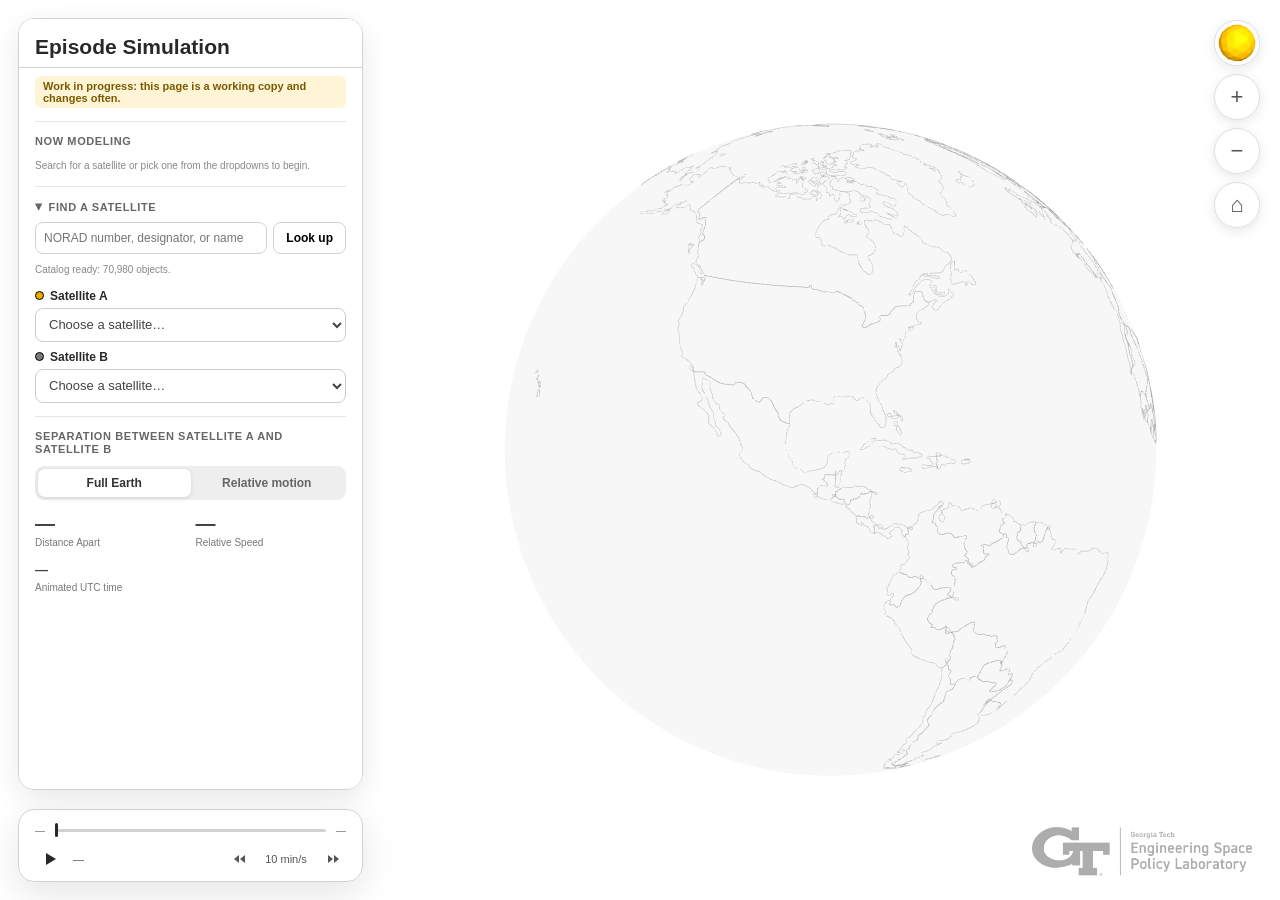
==== commit eb15960b: "Try: fixed relative-view zoom set at closest approach, steps out only when needed, scale bar Co-Auth" ====
--- a/Viz/compare.html
+++ b/Viz/compare.html
@@ -189,6 +189,12 @@
     </button>
 
   </div>
+  <!-- Scale bar under the 3D view, relative view only (compare.js updateScaleBar sets its length and text) -->
+  <div id="scaleBar" class="scaleBar" hidden>
+    <div id="scaleLine" class="scaleLine"></div>
+    <span id="scaleText"></span>
+  </div>
+
   <div id="brand"><img src="assets/ESPL.png" alt="Engineering Space Policy Laboratory"></div>
     
   <!-- A few styles only this page needs -->
@@ -734,6 +740,28 @@
       border-radius: 2px;
       background: var(--sbi-text);
     }
+
+    /* Scale bar under the 3D view: a bracket-shaped line with its distance underneath */
+    .scaleBar {
+      position: fixed;
+      bottom: 24px;
+      z-index: 5;
+      transform: translateX(-50%);
+      display: flex;
+      flex-direction: column;
+      align-items: center;
+      gap: 3px;
+      font-size: 11px;
+      color: var(--sbi-subtle);
+      font-variant-numeric: tabular-nums;
+      pointer-events: none;
+    }
+    .scaleBar[hidden] { display: none; }
+    .scaleLine {
+      height: 6px;
+      border: 1.5px solid var(--sbi-text);
+      border-top: 0;
+    }
   </style>
 
   <!-- satellite.js does the SGP4 orbit math. It is a classic script that creates a global "satellite" object. -->
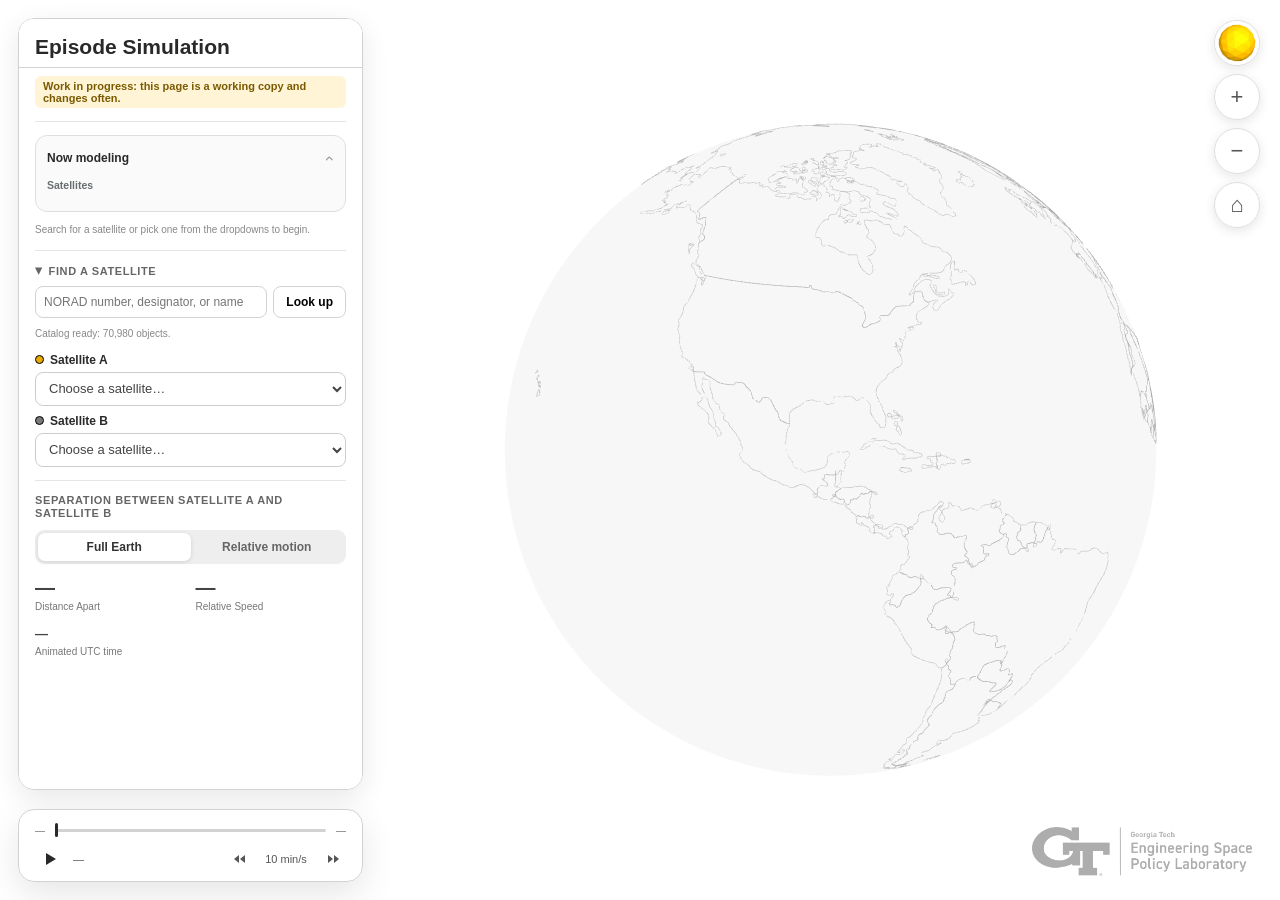
==== commit be4411ff: "Merge branch 'compare-wip' into try-fixed-zoom" ====
--- a/Viz/compare.html
+++ b/Viz/compare.html
@@ -18,11 +18,17 @@
 
      <hr>
 
-  <!-- Which satellites are being modeled, and which TLE is in use right now -->
-  <section class="panelSection">
-    <div class="sectionTitle">Now modeling</div>
-    <div id="identity"></div>
-  </section>
+  <!-- Which satellites are being modeled, and which TLE is in use right now.
+       A fold-out card with one tile per satellite, in the style of the lab's sbi-constellation-viz. -->
+  <details id="nowModeling" class="panelSection nowModeling" open>
+    <summary>
+      <span class="nowHeading">Now modeling</span>
+      <span id="nowSummary" class="nowSummary"></span>
+      <span class="nowChevron" aria-hidden="true">‹</span>
+    </summary>
+    <div class="inputHeading">Satellites</div>
+    <div id="identity" class="satCardGrid"></div>
+  </details>
 
   <section class="panelSection"> 
       <div id="rangeNote" class="methodNote"></div>
@@ -350,21 +356,109 @@
       font-variant-numeric: tabular-nums;
     }
 
-    .identityCard {
-      padding: 8px 0;
-      border-top: 1px solid var(--sbi-land);
+    /* "Now modeling": a fold-out card with one tile per satellite (style from the lab's sbi-constellation-viz) */
+    .nowModeling {
+      padding: 11px 11px 12px;
+      border: 1px solid #dedede;
+      border-radius: 12px;
+      background: rgba(249, 249, 249, .74);
+    }
+    .nowModeling > summary {
+      display: flex;
+      align-items: center;
+      gap: 8px;
+      min-height: 22px;
+      cursor: pointer;
+      list-style: none;
+    }
+    .nowModeling > summary::-webkit-details-marker { display: none; }
+    .nowHeading {
+      flex: 0 0 auto;
+      color: var(--sbi-text);
+      font-size: 12px;
+      font-weight: 750;
+    }
+    /* When folded shut, the two names show next to the heading instead */
+    .nowSummary {
+      display: none;
+      min-width: 0;
+      overflow: hidden;
+      text-overflow: ellipsis;
+      white-space: nowrap;
+      color: var(--sbi-muted);
+      font-size: 10.5px;
+    }
+    .nowModeling:not([open]) .nowSummary { display: block; }
+    /* The arrow: points down when shut, up when open */
+    .nowChevron {
+      margin-left: auto;
+      color: #999;
+      font-size: 17px;
+      line-height: 1;
+      transform: rotate(-90deg);
+      transition: transform .3s ease;
+    }
+    .nowModeling[open] .nowChevron { transform: rotate(90deg); }
+
+    .inputHeading {
+      margin-top: 10px;
+      color: #686e70;
+      font-size: 10.5px;
+      font-weight: 700;
+    }
+
+    /* Two satellite tiles side by side; warnings run across the full width underneath */
+    .satCardGrid {
+      display: grid;
+      grid-template-columns: repeat(2, minmax(0, 1fr));
+      gap: 8px;
+      margin-top: 8px;
+    }
+    .satCard {
+      padding: 8px 9px;
+      border: 1px solid #dedede;
+      border-radius: 11px;
+      background: #f8f8f8;
+      box-shadow: 0 1px 2px rgba(0, 0, 0, .025);
+      font-size: 10px;
+      line-height: 1.35;
+      transition: border-color .2s ease, box-shadow .2s ease, transform .2s ease;
+    }
+    /* In the relative view, the satellite at the centre gets the gold "selected" border, and the
+       other tile can be clicked to put that satellite at the centre instead */
+    .satCard.isCentre {
+      border-color: #ab8e3c;
+      background: var(--sbi-white);
+      box-shadow: 0 0 0 1px rgba(171, 142, 60, .24), 0 4px 12px rgba(47, 57, 54, .08);
+    }
+    .satCard.canCentre:not(.isCentre) { cursor: pointer; }
+    .satCard.canCentre:not(.isCentre):hover {
+      transform: translateY(-2px);
+      border-color: #b9b9b9;
+      box-shadow: 0 5px 12px rgba(47, 47, 47, .08);
+    }
+    .satCardName {
+      display: flex;
+      align-items: center;
+      gap: 5px;
+      margin-bottom: 3px;
+      color: var(--sbi-text);
       font-size: 11px;
-      line-height: 1.4;
-    }
-
-    .identityCard:first-child {
-      border-top: 0;
-      padding-top: 0;
-    }
-
-    .identityMeta {
+      font-weight: 700;
+    }
+    .satCardMeta {
       color: var(--sbi-muted);
+      overflow-wrap: anywhere;
       font-variant-numeric: tabular-nums;
+    }
+    .satCardAge {
+      margin-top: 3px;
+      color: var(--sbi-subtle);
+    }
+    .satCardGrid .dataWarning {
+      grid-column: 1 / -1;
+      margin-top: 0;
+      font-size: 10px;
     }
 
     .tleAge.stale {
